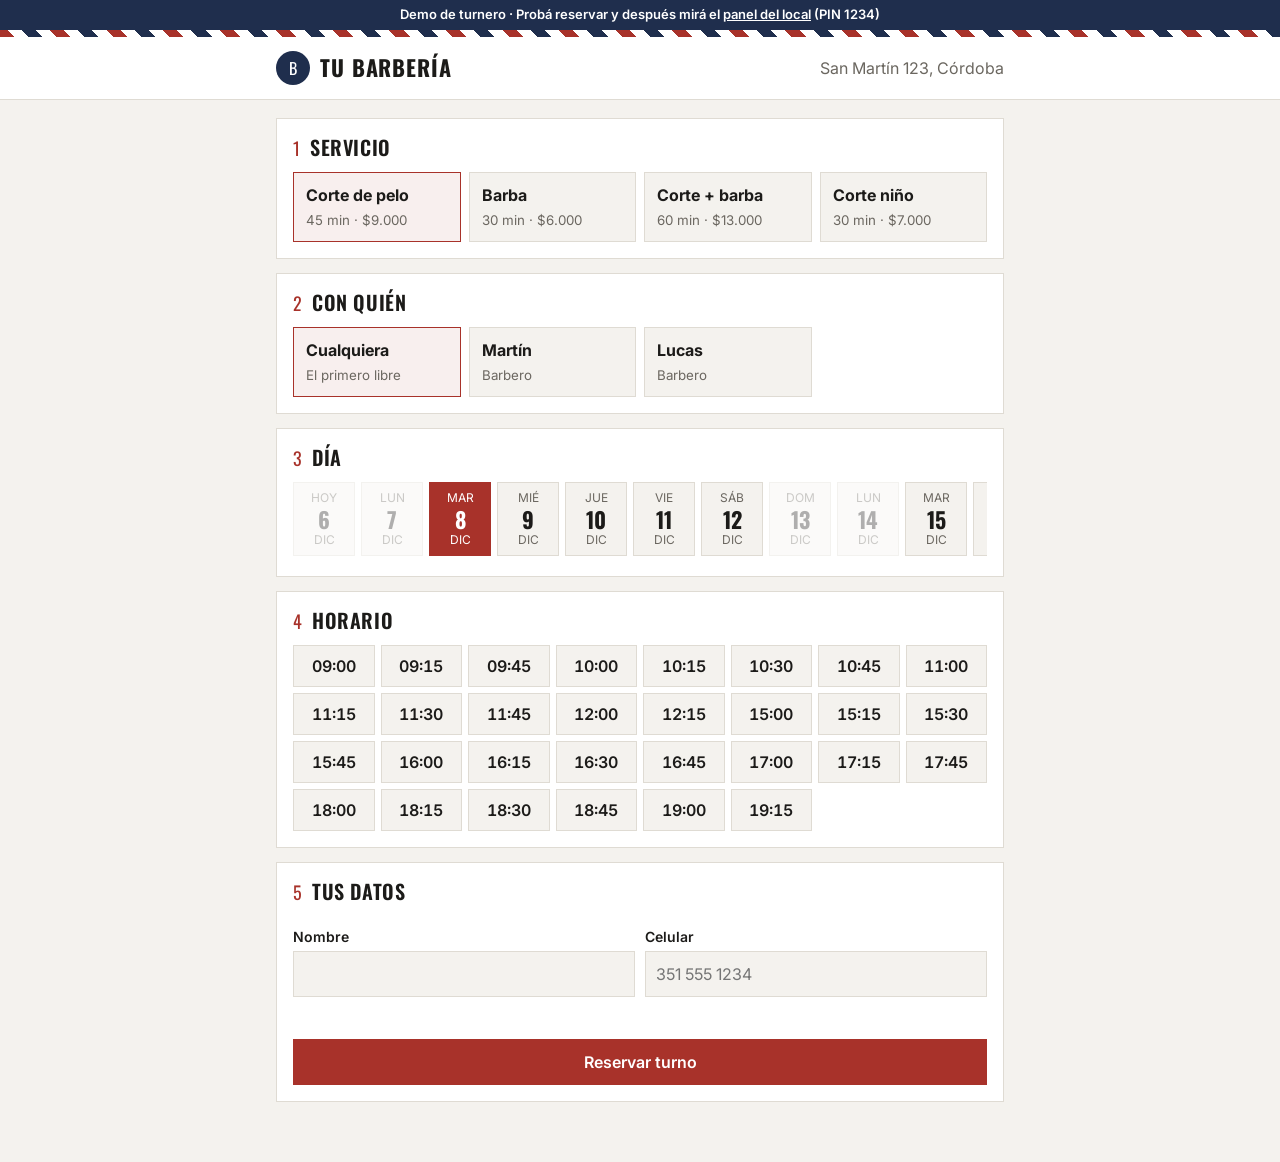
==== index.html @ 536dfa3e "inicial demo" ====
<!doctype html>
<html lang="es">
<head>
<meta charset="utf-8">
<meta name="viewport" content="width=device-width,initial-scale=1,viewport-fit=cover">
<title>Turnero Barbería Demo</title>
<link rel="preconnect" href="https://fonts.googleapis.com">
<link rel="stylesheet" href="https://fonts.googleapis.com/css2?family=Oswald:wght@500;600&family=Inter:wght@400;500;600;700&display=swap">
<link rel="stylesheet" href="app.css">
<style>
/* Layout: reserva en pasos verticales (servicio, profesional, día, hora, datos) sobre una tarjeta; tira de días deslizable y grilla de horarios */
.steps{display:flex;flex-direction:column;gap:14px;padding-block:18px 60px}
.h{display:flex;align-items:baseline;gap:10px;margin-bottom:10px}
.h .n{font-family:var(--f-display);color:var(--accent);font-size:18px}
.h h2{font-size:20px}
.opts{display:grid;grid-template-columns:repeat(auto-fill,minmax(160px,1fr));gap:8px}
.opt{text-align:left;border:1.5px solid var(--line);background:var(--bg);padding:10px 12px;cursor:pointer}
.opt b{display:block}
.opt small{color:var(--muted)}
.opt[aria-pressed="true"]{border-color:var(--accent);background:color-mix(in srgb,var(--accent) 8%,var(--card))}
.days{display:flex;gap:6px;overflow-x:auto;padding-bottom:4px;scrollbar-width:thin}
.day{flex:0 0 auto;width:62px;text-align:center;border:1.5px solid var(--line);background:var(--bg);padding:6px 0;cursor:pointer}
.day small{display:block;color:var(--muted);font-size:12px;text-transform:uppercase}
.day b{font-family:var(--f-display);font-size:22px;display:block;line-height:1.1}
.day[aria-pressed="true"]{border-color:var(--accent);background:var(--accent);color:#fff}
.day[aria-pressed="true"] small{color:#fff}
.day:disabled{opacity:.35;cursor:not-allowed}
.times{display:grid;grid-template-columns:repeat(auto-fill,minmax(72px,1fr));gap:6px}
.time{border:1.5px solid var(--line);background:var(--bg);padding:8px 0;font-weight:600;cursor:pointer;font-variant-numeric:tabular-nums}
.time[aria-pressed="true"]{background:var(--navy);border-color:var(--navy);color:#fff}
.row2{display:grid;grid-template-columns:1fr 1fr;gap:10px}
@media (max-width:520px){.row2{grid-template-columns:1fr}}
.ticket{border:2px dashed var(--line);padding:14px;display:grid;grid-template-columns:auto 1fr;gap:4px 14px}
.ticket dt{color:var(--muted);font-size:14px}.ticket dd{margin:0;font-weight:600}
.col{display:flex;flex-direction:column;gap:10px}
.mine .t{display:flex;justify-content:space-between;align-items:center;gap:10px;border-top:1px solid var(--line);padding-top:10px;margin-top:10px;flex-wrap:wrap}
.err{color:var(--accent);font-weight:600;min-height:1.4em}
</style>
</head>
<body>
<div class="demo">Demo de turnero · Probá reservar y después mirá el <a href="admin.html">panel del local</a> (PIN 1234)</div>
<header class="top"><div class="pole"></div><div class="wrap"><div class="brand"><span class="mark" id="ini">B</span><b id="nom">Tu Barbería</b></div><span class="muted" id="dir"></span></div></header>

<main class="wrap steps" id="reserva">
  <div class="banner" id="demora" hidden></div>
  <section class="card mine" id="mine" hidden><h2 style="font-size:18px">Tus próximos turnos</h2><div id="mineList"></div></section>

  <section class="card"><div class="h"><span class="n">1</span><h2>Servicio</h2></div><div class="opts" id="srv"></div></section>
  <section class="card"><div class="h"><span class="n">2</span><h2>Con quién</h2></div><div class="opts" id="bar"></div></section>
  <section class="card"><div class="h"><span class="n">3</span><h2>Día</h2></div><div class="days" id="days"></div></section>
  <section class="card"><div class="h"><span class="n">4</span><h2>Horario</h2></div><div class="times" id="times"></div><p class="muted" id="noTimes" hidden style="margin:0">No quedan horarios libres ese día. Probá con otro día o con otro profesional.</p></section>
  <section class="card col"><div class="h"><span class="n">5</span><h2>Tus datos</h2></div>
    <div class="row2"><div><label class="l" for="cNom">Nombre</label><input class="field" id="cNom" autocomplete="name"></div>
    <div><label class="l" for="cTel">Celular</label><input class="field" id="cTel" inputmode="tel" autocomplete="tel" placeholder="351 555 1234"></div></div>
    <div class="err" id="err" aria-live="polite"></div>
    <button class="btn primary" id="go" type="button">Reservar turno</button>
  </section>
</main>

<main class="wrap steps" id="okView" hidden>
  <section class="card col">
    <h2 style="color:var(--ok)">✓ Turno reservado</h2>
    <dl class="ticket" id="ticket"></dl>
    <div><b>Que no se te pase:</b> agregalo a tu calendario y el celular te avisa solo.</div>
    <a class="btn primary" id="acal" hidden>Agregar al calendario del celular</a>
    <a class="btn navy" id="gcal" target="_blank" rel="noopener">Agregar a Google Calendar</a>
    <button class="btn ghost" id="ics" type="button">Agregar al calendario (iPhone / otros)</button>
    <a class="btn ghost" id="gcal2" target="_blank" rel="noopener">Recordarme reservar de nuevo en 30 días</a>
    <p class="muted" style="margin:0;font-size:14px">Si no podés venir, cancelalo desde "Tus próximos turnos" hasta <span id="cancH"></span> horas antes, así el horario le queda libre a otro.</p>
    <button class="btn ghost" id="back" type="button">Volver</button>
  </section>
</main>
<div class="toast" id="toast" hidden></div>

<script src="store.js"></script>
<script>
const S=Store; let st=S.load();
const sel={srv:null,bar:"any",fecha:null,ini:null};
const MINE="barberia_demo_mis_turnos";
const mine=()=>{try{return JSON.parse(localStorage.getItem(MINE)||"[]")}catch(e){return []}};
const setMine=a=>{try{localStorage.setItem(MINE,JSON.stringify(a))}catch(e){}};
try{cNom.value=localStorage.getItem("bd_nom")||"";cTel.value=localStorage.getItem("bd_tel")||"";}catch(e){}
function toast(t){toastEl.textContent=t;toastEl.hidden=false;clearTimeout(toast.h);toast.h=setTimeout(()=>toastEl.hidden=true,2200);}
const toastEl=document.getElementById("toast");

function header(){ nom.textContent=st.config.nombre; ini.textContent=st.config.nombre.replace(/^tu\s+/i,"")[0]||"B"; dir.textContent=st.config.direccion;
  cancH.textContent=st.config.cancelHoras;
  const d=st.demora; demora.hidden=!(d&&d.fecha===S.today()&&d.min>0); if(!demora.hidden) demora.textContent=`Hoy venimos con unos ${d.min} minutos de demora. ¡Gracias por la paciencia!`; }
function renderSrv(){ srv.innerHTML=st.servicios.map(s=>`<button class="opt" type="button" data-id="${s.id}" aria-pressed="${sel.srv===s.id}"><b>${s.nombre}</b><small>${s.dur} min · ${S.fmt(s.precio)}</small></button>`).join(""); }
function renderBar(){ bar.innerHTML=[{id:"any",nombre:"Cualquiera"},...st.barberos].map(b=>`<button class="opt" type="button" data-id="${b.id}" aria-pressed="${sel.bar===b.id}"><b>${b.nombre}</b><small>${b.id==="any"?"El primero libre":"Barbero"}</small></button>`).join(""); }
function dur(){ return (st.servicios.find(s=>s.id===sel.srv)||{dur:45}).dur; }
function freeFor(f){ return sel.bar==="any"?Object.keys(S.slotsAny(st,f,dur())).map(Number).sort((a,b)=>a-b):S.slots(st,f,sel.bar,dur()); }
function renderDays(){
  const out=[]; for(let i=0;i<14;i++){ const f=S.addDays(S.today(),i), d=new Date(f+"T12:00:00"), has=freeFor(f).length>0;
    out.push(`<button class="day" type="button" data-f="${f}" aria-pressed="${sel.fecha===f}" ${has?"":"disabled"}><small>${i===0?"Hoy":d.toLocaleDateString("es-AR",{weekday:"short"}).replace(".","")}</small><b>${d.getDate()}</b><small>${d.toLocaleDateString("es-AR",{month:"short"}).replace(".","")}</small></button>`); }
  days.innerHTML=out.join("");
  if(!sel.fecha||days.querySelector(`[data-f="${sel.fecha}"]:disabled`)){ const first=days.querySelector(".day:not(:disabled)"); sel.fecha=first?first.dataset.f:null; days.querySelectorAll(".day").forEach(b=>b.setAttribute("aria-pressed",b.dataset.f===sel.fecha)); }
}
function renderTimes(){ const list=sel.fecha?freeFor(sel.fecha):[]; if(!list.includes(sel.ini)) sel.ini=null;
  times.innerHTML=list.map(m=>`<button class="time" type="button" data-m="${m}" aria-pressed="${sel.ini===m}">${S.toHM(m)}</button>`).join(""); noTimes.hidden=list.length>0; }
function renderAll(){ st=S.load(); header(); renderSrv(); renderBar(); renderDays(); renderTimes(); renderMine(); }

srv.onclick=e=>{const b=e.target.closest(".opt"); if(!b)return; sel.srv=b.dataset.id; renderSrv(); renderDays(); renderTimes();};
bar.onclick=e=>{const b=e.target.closest(".opt"); if(!b)return; sel.bar=b.dataset.id; renderBar(); renderDays(); renderTimes();};
days.onclick=e=>{const b=e.target.closest(".day"); if(!b||b.disabled)return; sel.fecha=b.dataset.f; days.querySelectorAll(".day").forEach(x=>x.setAttribute("aria-pressed",x===b)); renderTimes();};
times.onclick=e=>{const b=e.target.closest(".time"); if(!b)return; sel.ini=+b.dataset.m; times.querySelectorAll(".time").forEach(x=>x.setAttribute("aria-pressed",x===b));};

go.onclick=()=>{
  st=S.load();
  if(!sel.srv) return err.textContent="Elegí un servicio.";
  if(!sel.fecha||sel.ini===null) return err.textContent="Elegí día y horario.";
  if(!cNom.value.trim()||cTel.value.replace(/\D/g,"").length<8) return err.textContent="Completá tu nombre y celular.";
  let barId=sel.bar; if(barId==="any"){ const m=S.slotsAny(st,sel.fecha,dur()); barId=(m[sel.ini]||[])[0]; }
  if(!barId||!S.slots(st,sel.fecha,barId,dur()).includes(sel.ini)){ err.textContent="Ese horario se acaba de ocupar. Elegí otro."; renderTimes(); return; }
  err.textContent="";
  const t={id:S.uid(),token:S.uid()+S.uid(),fecha:sel.fecha,ini:sel.ini,dur:dur(),barberoId:barId,servicioId:sel.srv,cliente:cNom.value.trim(),tel:cTel.value.trim(),estado:"reservado",origen:"web",creado:Date.now()};
  st.turnos.push(t); S.save(st); setMine([...mine(),t.token]);
  try{localStorage.setItem("bd_nom",t.cliente);localStorage.setItem("bd_tel",t.tel);}catch(e){}
  showOk(t);
};
function showOk(t){
  const s=st.servicios.find(x=>x.id===t.servicioId), b=st.barberos.find(x=>x.id===t.barberoId), fin=t.ini+t.dur, N=st.config.nombre, DIR=st.config.direccion;
  ticket.innerHTML=`<dt>Servicio</dt><dd>${s.nombre} · ${S.fmt(s.precio)}</dd><dt>Con</dt><dd>${b.nombre}</dd><dt>Día</dt><dd>${S.fechaLarga(t.fecha)}</dd><dt>Hora</dt><dd>${S.toHM(t.ini)} a ${S.toHM(fin)}</dd><dt>Dónde</dt><dd>${DIR}</dd>`;
  const stamp=(f,m)=>f.replace(/-/g,"")+"T"+S.toHM(m).replace(":","")+"00";
  const g=(title,f,a,z,det)=>"https://calendar.google.com/calendar/render?"+new URLSearchParams({action:"TEMPLATE",text:title,dates:`${stamp(f,a)}/${stamp(f,z)}`,ctz:"America/Argentina/Buenos_Aires",details:det,location:DIR});
  const det=`Tu turno en ${N} con ${b.nombre}. Si no podés venir, cancelalo desde la página así el horario queda libre.`;
  gcal.href=g(`${s.nombre} en ${N}`,t.fecha,t.ini,fin,det);
  const r=S.addDays(t.fecha,30); gcal2.href=g(`Reservar turno en ${N}`,r,600,615,`Ya pasó un mes desde tu último turno. Reservá acá: ${location.href.split("#")[0]}`);
  if(/Android/i.test(navigator.userAgent)){ const ms=(f,m)=>new Date(`${f}T${S.toHM(m)}:00`).getTime(), e=encodeURIComponent;
    acal.href=`intent://#Intent;action=android.intent.action.INSERT;type=vnd.android.cursor.item/event;S.title=${e(s.nombre+" en "+N)};S.eventLocation=${e(DIR)};S.description=${e(det)};l.beginTime=${ms(t.fecha,t.ini)};l.endTime=${ms(t.fecha,fin)};S.browser_fallback_url=${e(gcal.href)};end`;
    acal.hidden=false; }
  ics.onclick=()=>{ const ics=["BEGIN:VCALENDAR","VERSION:2.0","PRODID:-//Materia Print//Turnero//ES","BEGIN:VEVENT",`UID:${t.token}@turnero`,`DTSTAMP:${new Date().toISOString().replace(/[-:]/g,"").slice(0,15)}Z`,
      `DTSTART:${stamp(t.fecha,t.ini)}`,`DTEND:${stamp(t.fecha,fin)}`,`SUMMARY:${s.nombre} en ${N}`,`LOCATION:${DIR.replace(/,/g,"\\,")}`,`DESCRIPTION:${det.replace(/,/g,"\\,")}`,
      "BEGIN:VALARM","ACTION:DISPLAY","DESCRIPTION:Mañana tenés turno","TRIGGER:-PT1D","END:VALARM","BEGIN:VALARM","ACTION:DISPLAY","DESCRIPTION:En 2 horas tenés turno","TRIGGER:-PT2H","END:VALARM","END:VEVENT","END:VCALENDAR"].join("\r\n");
    try{ const a=document.createElement("a"); a.href=URL.createObjectURL(new Blob([ics],{type:"text/calendar"})); a.download="turno.ics"; document.body.appendChild(a); a.click(); a.remove(); toast("Si no se descargó, en esta vista de muestra está bloqueado: probalo en la página publicada."); }catch(e){ toast("No se pudo descargar el archivo."); } };
  reserva.hidden=true; okView.hidden=false; scrollTo(0,0);
}
back.onclick=()=>{okView.hidden=true; reserva.hidden=false; sel.ini=null; renderAll();};

function renderMine(){
  const toks=mine(), list=st.turnos.filter(t=>toks.includes(t.token)&&t.estado==="reservado"&&(t.fecha>S.today()||(t.fecha===S.today()&&t.ini+t.dur>S.nowMin()))).sort((a,b)=>(a.fecha+a.ini).localeCompare(b.fecha+b.ini));
  document.getElementById("mine").hidden=!list.length;
  mineList.innerHTML=list.map(t=>{ const s=st.servicios.find(x=>x.id===t.servicioId), b=st.barberos.find(x=>x.id===t.barberoId);
    const start=new Date(`${t.fecha}T${S.toHM(t.ini)}:00`).getTime(), canCancel=start-Date.now()>st.config.cancelHoras*3600e3;
    return `<div class="t"><div><b>${S.fechaLarga(t.fecha)} · ${S.toHM(t.ini)}</b><div class="muted">${s.nombre} con ${b.nombre}</div></div>
      ${canCancel?`<button class="btn ghost small" type="button" data-cancel="${t.token}">Cancelar turno</button>`:`<a class="btn wa small" target="_blank" rel="noopener" href="${S.waLink(st.config.whatsapp,`Hola, tengo turno ${S.fechaLarga(t.fecha)} a las ${S.toHM(t.ini)} y no voy a poder ir.`)}">Avisar por WhatsApp</a>`}</div>`; }).join("");
}
mineList.onclick=e=>{ const b=e.target.closest("[data-cancel]"); if(!b)return;
  if(b.dataset.sure!=="1"){ b.dataset.sure="1"; b.textContent="Tocá de nuevo para confirmar"; return; }
  st=S.load(); const t=st.turnos.find(x=>x.token===b.dataset.cancel); if(t){ t.estado="cancelado"; t.canceladoPor="cliente"; S.save(st); } toast("Turno cancelado. ¡Gracias por avisar!"); renderAll(); };
addEventListener("storage",e=>{ if(e.key===S.KEY) renderAll(); });
sel.srv=st.servicios[0].id; renderAll();
</script>

</body>
</html>
---- app.css ----
:root{
  --bg:#f4f2ee; --card:#ffffff; --ink:#1c1b19; --muted:#6b6760; --line:#dfdbd3; --soft:#ebe7e0;
  --accent:#a8322a; --navy:#1f2e4d; --ok:#2e8b57; --warn:#b7791f;
  --f-display:"Oswald","Arial Narrow",sans-serif; --f-body:"Inter",system-ui,sans-serif;
}
@media (prefers-color-scheme:dark){:root:not([data-theme="light"]){--bg:#141413;--card:#1e1d1b;--ink:#f0ede7;--muted:#a59f96;--line:#33302c;--soft:#2a2825;--accent:#e0614f;--navy:#8fa6d8;--ok:#4cc083;--warn:#e0a84a;color-scheme:dark}}
:root[data-theme="dark"]{--bg:#141413;--card:#1e1d1b;--ink:#f0ede7;--muted:#a59f96;--line:#33302c;--soft:#2a2825;--accent:#e0614f;--navy:#8fa6d8;--ok:#4cc083;--warn:#e0a84a;color-scheme:dark}
*{box-sizing:border-box}
[hidden]{display:none!important}
body{margin:0;background:var(--bg);color:var(--ink);font-family:var(--f-body);font-size:16px;line-height:1.5}
.wrap{max-width:760px;margin:0 auto;padding-left:max(16px,env(safe-area-inset-left,0px));padding-right:max(16px,env(safe-area-inset-right,0px))}
h1,h2,h3{font-family:var(--f-display);font-weight:600;text-transform:uppercase;letter-spacing:.03em;margin:0;line-height:1.1;text-wrap:balance}
button,input,select,textarea{font:inherit;color:inherit}
:focus-visible{outline:3px solid var(--accent);outline-offset:2px}
.pole{height:7px;background:repeating-linear-gradient(45deg,var(--accent) 0 10px,var(--card) 10px 20px,var(--navy) 20px 30px,var(--card) 30px 40px)}
.top{background:var(--card);border-bottom:1px solid var(--line)}
.top .wrap{display:flex;align-items:center;justify-content:space-between;gap:12px;padding-block:14px}
.brand{display:flex;align-items:center;gap:10px}
.mark{width:34px;height:34px;border-radius:50%;background:var(--navy);display:grid;place-items:center;color:#fff;font-family:var(--f-display);font-size:16px}
.brand b{font-family:var(--f-display);font-size:22px;text-transform:uppercase;letter-spacing:.04em}
.card{background:var(--card);border:1px solid var(--line);padding:16px}
.btn{display:inline-flex;align-items:center;justify-content:center;gap:8px;border:0;padding:11px 16px;font-weight:600;cursor:pointer;text-decoration:none;color:inherit}
.primary{background:var(--accent);color:#fff}
.navy{background:var(--navy);color:#fff}
.ghost{background:transparent;border:1.5px solid var(--line)}
.wa{background:#1f9d55;color:#fff}
.small{padding:6px 10px;font-size:14px}
.field{width:100%;padding:10px;border:1px solid var(--line);background:var(--bg)}
label.l{display:block;font-weight:600;font-size:14px;margin-bottom:4px}
.muted{color:var(--muted)}
.chip{display:inline-block;font-size:12px;font-weight:700;letter-spacing:.04em;padding:2px 8px;border-radius:999px;background:var(--soft);color:var(--muted)}
.chip.web{background:color-mix(in srgb,var(--navy) 16%,transparent);color:var(--navy)}
.chip.manual{background:color-mix(in srgb,var(--warn) 18%,transparent);color:var(--warn)}
.chip.ok{background:color-mix(in srgb,var(--ok) 18%,transparent);color:var(--ok)}
.banner{background:color-mix(in srgb,var(--warn) 16%,var(--card));border:1px solid var(--warn);padding:10px 14px;font-weight:600}
.demo{background:var(--navy);color:#fff;text-align:center;font-size:13px;font-weight:600;padding:5px max(16px,env(safe-area-inset-right,0px)) 5px max(16px,env(safe-area-inset-left,0px))}
.demo a{color:#fff}
.toast{position:fixed;left:50%;bottom:calc(20px + env(safe-area-inset-bottom,0px));transform:translateX(-50%);background:var(--ink);color:var(--bg);padding:10px 16px;font-weight:600;z-index:60;max-width:calc(100% - 32px)}
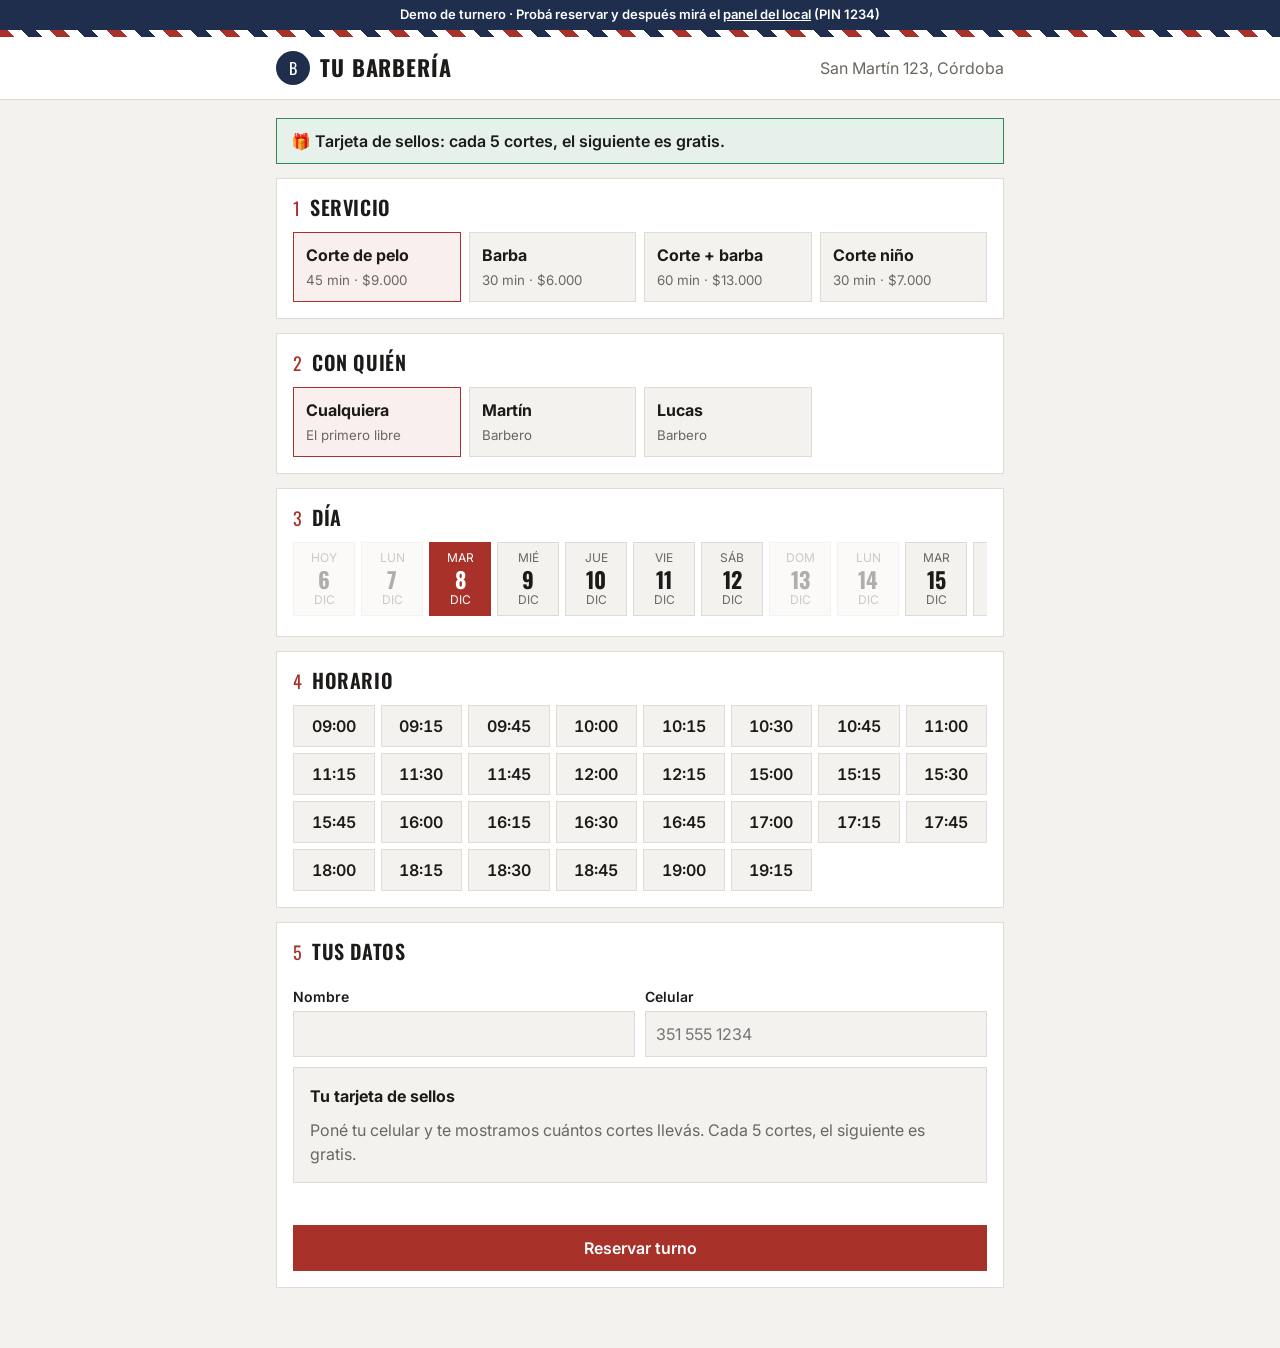
==== commit 20ec9196: "agrego tarjeta de sellos" ====
--- a/index.html
+++ b/index.html
@@ -43,6 +43,7 @@
 
 <main class="wrap steps" id="reserva">
   <div class="banner" id="demora" hidden></div>
+  <div class="banner" id="promo" hidden style="border-color:var(--ok);background:color-mix(in srgb,var(--ok) 12%,var(--card))"></div>
   <section class="card mine" id="mine" hidden><h2 style="font-size:18px">Tus próximos turnos</h2><div id="mineList"></div></section>
 
   <section class="card"><div class="h"><span class="n">1</span><h2>Servicio</h2></div><div class="opts" id="srv"></div></section>
@@ -52,6 +53,7 @@
   <section class="card col"><div class="h"><span class="n">5</span><h2>Tus datos</h2></div>
     <div class="row2"><div><label class="l" for="cNom">Nombre</label><input class="field" id="cNom" autocomplete="name"></div>
     <div><label class="l" for="cTel">Celular</label><input class="field" id="cTel" inputmode="tel" autocomplete="tel" placeholder="351 555 1234"></div></div>
+    <div class="card col" id="tarjeta" hidden style="background:var(--bg)"></div>
     <div class="err" id="err" aria-live="polite"></div>
     <button class="btn primary" id="go" type="button">Reservar turno</button>
   </section>
@@ -98,7 +100,17 @@
 }
 function renderTimes(){ const list=sel.fecha?freeFor(sel.fecha):[]; if(!list.includes(sel.ini)) sel.ini=null;
   times.innerHTML=list.map(m=>`<button class="time" type="button" data-m="${m}" aria-pressed="${sel.ini===m}">${S.toHM(m)}</button>`).join(""); noTimes.hidden=list.length>0; }
-function renderAll(){ st=S.load(); header(); renderSrv(); renderBar(); renderDays(); renderTimes(); renderMine(); }
+function promoTxt(){ const p=S.premioCfg(st); return `Cada ${p.cada} cortes, el siguiente ${p.tipo==="gratis"?"es gratis":`tiene ${p.pct}% de descuento`}`; }
+function renderTarjeta(){
+  const p=S.premioCfg(st); promo.hidden=!p.activo; tarjeta.hidden=!p.activo; if(!p.activo) return;
+  promo.textContent=`🎁 Tarjeta de sellos: ${promoTxt().toLowerCase()}.`;
+  const sp=S.sellos(st,cTel.value);
+  if(!sp){ tarjeta.innerHTML=`<b>Tu tarjeta de sellos</b><span class="muted">Poné tu celular y te mostramos cuántos cortes llevás. ${promoTxt()}.</span>`; return; }
+  const dots=Array.from({length:sp.cada},(_,i)=>`<span class="sello ${i<sp.n?"on":""}">${i<sp.n?"✂":""}</span>`).join("")+`<span class="sello gift ${sp.listo?"on":""}">🎁</span>`;
+  tarjeta.innerHTML=`<b>Tu tarjeta de sellos</b><div class="sellos">${dots}</div><span class="${sp.listo?"":"muted"}" style="${sp.listo?"color:var(--ok);font-weight:700":""}">${sp.listo?`¡Completaste la tarjeta! Este turno: ${S.premioTxt(st)} 🎉`:`Llevás ${sp.n} de ${sp.cada}. Te ${sp.falta===1?"falta 1":`faltan ${sp.falta}`} para tu ${S.premioTxt(st)}.`}</span><small class="muted">El sello se suma cuando te atienden.</small>`;
+}
+function renderAll(){ st=S.load(); header(); renderSrv(); renderBar(); renderDays(); renderTimes(); renderMine(); renderTarjeta(); }
+cTel.addEventListener("input",renderTarjeta);
 
 srv.onclick=e=>{const b=e.target.closest(".opt"); if(!b)return; sel.srv=b.dataset.id; renderSrv(); renderDays(); renderTimes();};
 bar.onclick=e=>{const b=e.target.closest(".opt"); if(!b)return; sel.bar=b.dataset.id; renderBar(); renderDays(); renderTimes();};
@@ -120,7 +132,8 @@
 };
 function showOk(t){
   const s=st.servicios.find(x=>x.id===t.servicioId), b=st.barberos.find(x=>x.id===t.barberoId), fin=t.ini+t.dur, N=st.config.nombre, DIR=st.config.direccion;
-  ticket.innerHTML=`<dt>Servicio</dt><dd>${s.nombre} · ${S.fmt(s.precio)}</dd><dt>Con</dt><dd>${b.nombre}</dd><dt>Día</dt><dd>${S.fechaLarga(t.fecha)}</dd><dt>Hora</dt><dd>${S.toHM(t.ini)} a ${S.toHM(fin)}</dd><dt>Dónde</dt><dd>${DIR}</dd>`;
+  const sp=S.sellos(st,t.tel), usa=sp&&sp.listo&&s.sello!==false, pr=S.precioCon(st,t,usa);
+  ticket.innerHTML=`<dt>Servicio</dt><dd>${s.nombre} · ${usa?`<s class="muted">${S.fmt(s.precio)}</s> ${pr?S.fmt(pr):"GRATIS"}`:S.fmt(s.precio)}</dd>${sp?`<dt>Sellos</dt><dd>${usa?`🎁 ¡Te toca ${S.premioTxt(st)}!`:`✂ ${sp.n} de ${sp.cada}${sp.falta?` · te ${sp.falta===1?"falta 1":`faltan ${sp.falta}`}`:""}`}</dd>`:""}<dt>Con</dt><dd>${b.nombre}</dd><dt>Día</dt><dd>${S.fechaLarga(t.fecha)}</dd><dt>Hora</dt><dd>${S.toHM(t.ini)} a ${S.toHM(fin)}</dd><dt>Dónde</dt><dd>${DIR}</dd>`;
   const stamp=(f,m)=>f.replace(/-/g,"")+"T"+S.toHM(m).replace(":","")+"00";
   const g=(title,f,a,z,det)=>"https://calendar.google.com/calendar/render?"+new URLSearchParams({action:"TEMPLATE",text:title,dates:`${stamp(f,a)}/${stamp(f,z)}`,ctz:"America/Argentina/Buenos_Aires",details:det,location:DIR});
   const det=`Tu turno en ${N} con ${b.nombre}. Si no podés venir, cancelalo desde la página así el horario queda libre.`;
--- a/app.css
+++ b/app.css
@@ -12,7 +12,7 @@
 h1,h2,h3{font-family:var(--f-display);font-weight:600;text-transform:uppercase;letter-spacing:.03em;margin:0;line-height:1.1;text-wrap:balance}
 button,input,select,textarea{font:inherit;color:inherit}
 :focus-visible{outline:3px solid var(--accent);outline-offset:2px}
-.pole{height:7px;background:repeating-linear-gradient(45deg,var(--accent) 0 10px,var(--card) 10px 20px,var(--navy) 20px 30px,var(--card) 30px 40px)}
+.pole{height:7px;background:repeating-linear-gradient(45deg,var(--accent) 0 10px,#fff 10px 20px,var(--navy) 20px 30px,#fff 30px 40px)}
 .top{background:var(--card);border-bottom:1px solid var(--line)}
 .top .wrap{display:flex;align-items:center;justify-content:space-between;gap:12px;padding-block:14px}
 .brand{display:flex;align-items:center;gap:10px}
@@ -36,3 +36,9 @@
 .demo{background:var(--navy);color:#fff;text-align:center;font-size:13px;font-weight:600;padding:5px max(16px,env(safe-area-inset-right,0px)) 5px max(16px,env(safe-area-inset-left,0px))}
 .demo a{color:#fff}
 .toast{position:fixed;left:50%;bottom:calc(20px + env(safe-area-inset-bottom,0px));transform:translateX(-50%);background:var(--ink);color:var(--bg);padding:10px 16px;font-weight:600;z-index:60;max-width:calc(100% - 32px)}
+.chip.gift{background:color-mix(in srgb,var(--ok) 20%,transparent);color:var(--ok)}
+.sellos{display:flex;gap:6px;flex-wrap:wrap;align-items:center}
+.sello{width:34px;height:34px;border-radius:50%;border:2px dashed var(--line);display:grid;place-items:center;font-size:16px;color:var(--muted)}
+.sello.on{border:2px solid var(--accent);background:color-mix(in srgb,var(--accent) 14%,var(--card));color:var(--accent)}
+.sello.gift{border:2px solid var(--ok);color:var(--ok)}
+.sello.gift.on{background:color-mix(in srgb,var(--ok) 18%,var(--card))}
